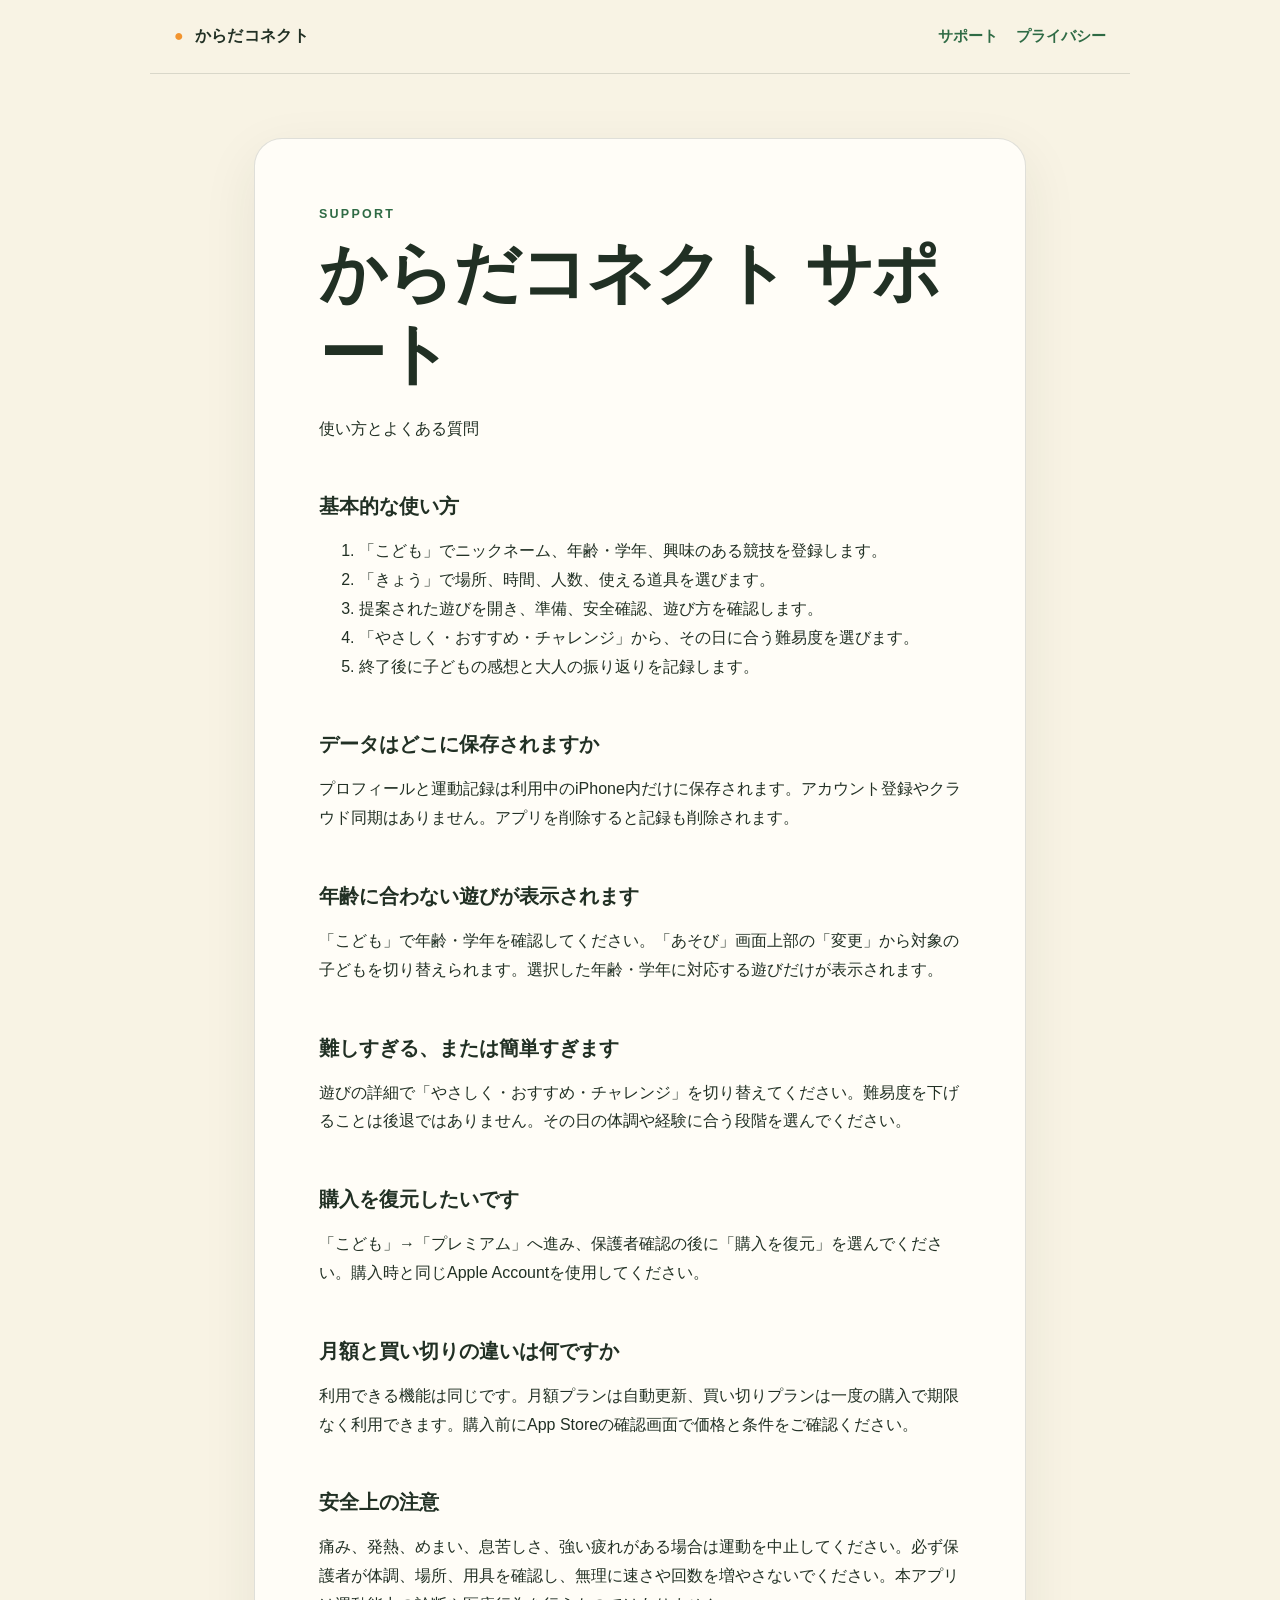
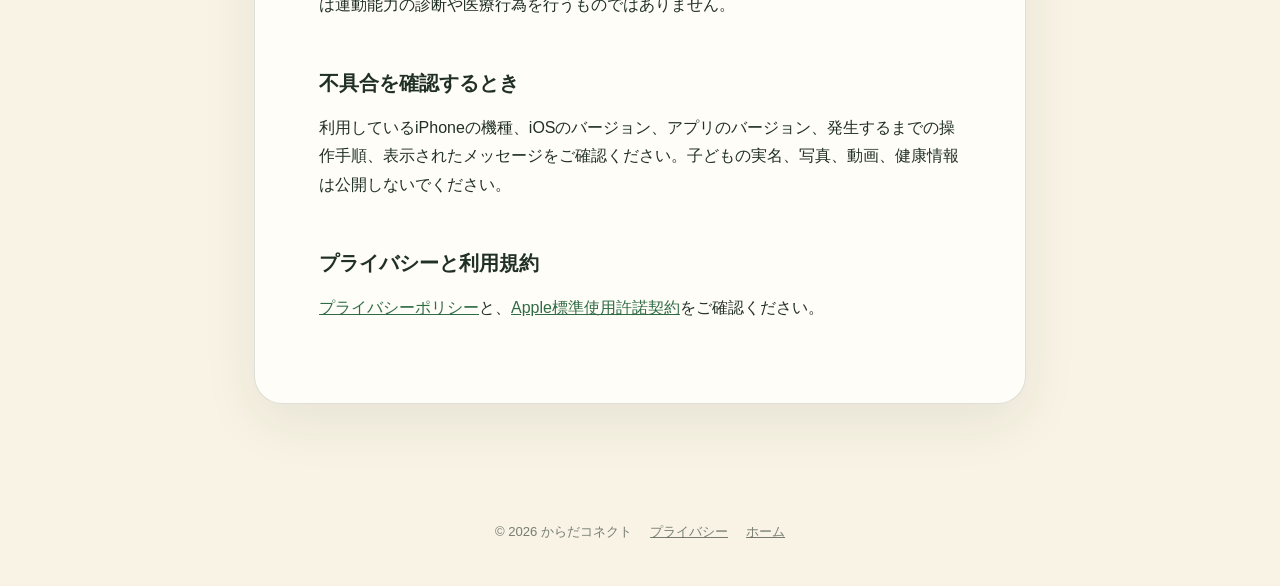
==== karada-connect/support/index.html @ 152737b3 "Add Karada Connect index.html" ====
<!doctype html>
<html lang="ja">
<head>
  <meta charset="utf-8">
  <meta name="viewport" content="width=device-width, initial-scale=1">
  <meta name="description" content="からだコネクトの使い方とよくある質問です。">
  <title>サポート | からだコネクト</title>
  <link rel="stylesheet" href="../assets/style.css">
</head>
<body>
  <header class="site-header">
    <a class="brand" href="../"><span aria-hidden="true">●</span> からだコネクト</a>
    <nav aria-label="メインナビゲーション"><a href="./">サポート</a><a href="../privacy/">プライバシー</a></nav>
  </header>
  <main><article>
    <p class="eyebrow">SUPPORT</p>
    <h1>からだコネクト サポート</h1>
    <p>使い方とよくある質問</p>

    <h2>基本的な使い方</h2>
    <ol>
      <li>「こども」でニックネーム、年齢・学年、興味のある競技を登録します。</li>
      <li>「きょう」で場所、時間、人数、使える道具を選びます。</li>
      <li>提案された遊びを開き、準備、安全確認、遊び方を確認します。</li>
      <li>「やさしく・おすすめ・チャレンジ」から、その日に合う難易度を選びます。</li>
      <li>終了後に子どもの感想と大人の振り返りを記録します。</li>
    </ol>

    <h2>データはどこに保存されますか</h2>
    <p>プロフィールと運動記録は利用中のiPhone内だけに保存されます。アカウント登録やクラウド同期はありません。アプリを削除すると記録も削除されます。</p>

    <h2>年齢に合わない遊びが表示されます</h2>
    <p>「こども」で年齢・学年を確認してください。「あそび」画面上部の「変更」から対象の子どもを切り替えられます。選択した年齢・学年に対応する遊びだけが表示されます。</p>

    <h2>難しすぎる、または簡単すぎます</h2>
    <p>遊びの詳細で「やさしく・おすすめ・チャレンジ」を切り替えてください。難易度を下げることは後退ではありません。その日の体調や経験に合う段階を選んでください。</p>

    <h2>購入を復元したいです</h2>
    <p>「こども」→「プレミアム」へ進み、保護者確認の後に「購入を復元」を選んでください。購入時と同じApple Accountを使用してください。</p>

    <h2>月額と買い切りの違いは何ですか</h2>
    <p>利用できる機能は同じです。月額プランは自動更新、買い切りプランは一度の購入で期限なく利用できます。購入前にApp Storeの確認画面で価格と条件をご確認ください。</p>

    <h2>安全上の注意</h2>
    <p>痛み、発熱、めまい、息苦しさ、強い疲れがある場合は運動を中止してください。必ず保護者が体調、場所、用具を確認し、無理に速さや回数を増やさないでください。本アプリは運動能力の診断や医療行為を行うものではありません。</p>

    <h2>不具合を確認するとき</h2>
    <p>利用しているiPhoneの機種、iOSのバージョン、アプリのバージョン、発生するまでの操作手順、表示されたメッセージをご確認ください。子どもの実名、写真、動画、健康情報は公開しないでください。</p>

    <h2>プライバシーと利用規約</h2>
    <p><a href="../privacy/">プライバシーポリシー</a>と、<a href="https://www.apple.com/legal/internet-services/itunes/dev/stdeula/">Apple標準使用許諾契約</a>をご確認ください。</p>
  </article></main>
  <footer><span>© 2026 からだコネクト</span><a href="../privacy/">プライバシー</a><a href="../">ホーム</a></footer>
</body>
</html>
---- karada-connect/assets/style.css ----
:root {
  color-scheme: light;
  --canvas: #f8f3e4;
  --paper: #fffdf7;
  --ink: #213024;
  --leaf: #2f6b45;
  --leaf-soft: #dce9c8;
  --sun: #f2942e;
  --line: rgba(33, 48, 36, 0.14);
}

* { box-sizing: border-box; }
html { background: var(--canvas); }
body { margin: 0; color: var(--ink); background: var(--canvas); font-family: -apple-system, BlinkMacSystemFont, "Hiragino Sans", "Yu Gothic", sans-serif; line-height: 1.8; }
a { color: var(--leaf); }
.site-header { display: flex; justify-content: space-between; align-items: center; gap: 20px; max-width: 980px; margin: 0 auto; padding: 22px 24px; border-bottom: 1px solid var(--line); }
.brand { color: var(--ink); font-weight: 800; text-decoration: none; letter-spacing: .02em; }
.brand span { color: var(--sun); margin-right: 6px; }
nav { display: flex; gap: 18px; }
nav a { font-size: .92rem; font-weight: 700; text-decoration: none; }
main { max-width: 820px; min-height: calc(100vh - 170px); margin: 0 auto; padding: 64px 24px 88px; }
article { background: var(--paper); border: 1px solid var(--line); border-radius: 28px; padding: clamp(26px, 6vw, 64px); box-shadow: 0 18px 55px rgba(33, 48, 36, .08); }
.hero { background: radial-gradient(circle at 90% 8%, rgba(242,148,46,.18), transparent 28%), var(--paper); }
.eyebrow { margin: 0 0 8px; color: var(--leaf); font-size: .78rem; font-weight: 900; letter-spacing: .18em; }
h1 { margin: 0 0 20px; font-size: clamp(2rem, 7vw, 4.2rem); line-height: 1.2; letter-spacing: -.03em; }
h2 { margin: 2.2em 0 .45em; padding-top: .2em; font-size: 1.25rem; line-height: 1.5; }
p, li { font-size: 1rem; }
.lead { max-width: 650px; color: rgba(33,48,36,.74); font-size: 1.08rem; }
.notice { margin: 24px 0; padding: 18px 20px; border-left: 5px solid var(--sun); border-radius: 12px; background: #fff4df; font-weight: 650; }
.cards { display: grid; grid-template-columns: repeat(2, minmax(0, 1fr)); gap: 14px; margin-top: 36px; }
.card { display: flex; flex-direction: column; gap: 4px; min-height: 120px; padding: 22px; color: var(--ink); background: var(--leaf-soft); border-radius: 20px; text-decoration: none; }
.card strong { font-size: 1.15rem; }
.card span { color: rgba(33,48,36,.65); font-size: .9rem; }
footer { display: flex; justify-content: center; flex-wrap: wrap; gap: 18px; padding: 28px 24px 42px; color: rgba(33,48,36,.6); font-size: .82rem; }
footer a { color: inherit; }
@media (max-width: 600px) {
  .site-header { align-items: flex-start; }
  nav { gap: 10px; }
  .cards { grid-template-columns: 1fr; }
  main { padding-top: 28px; }
}
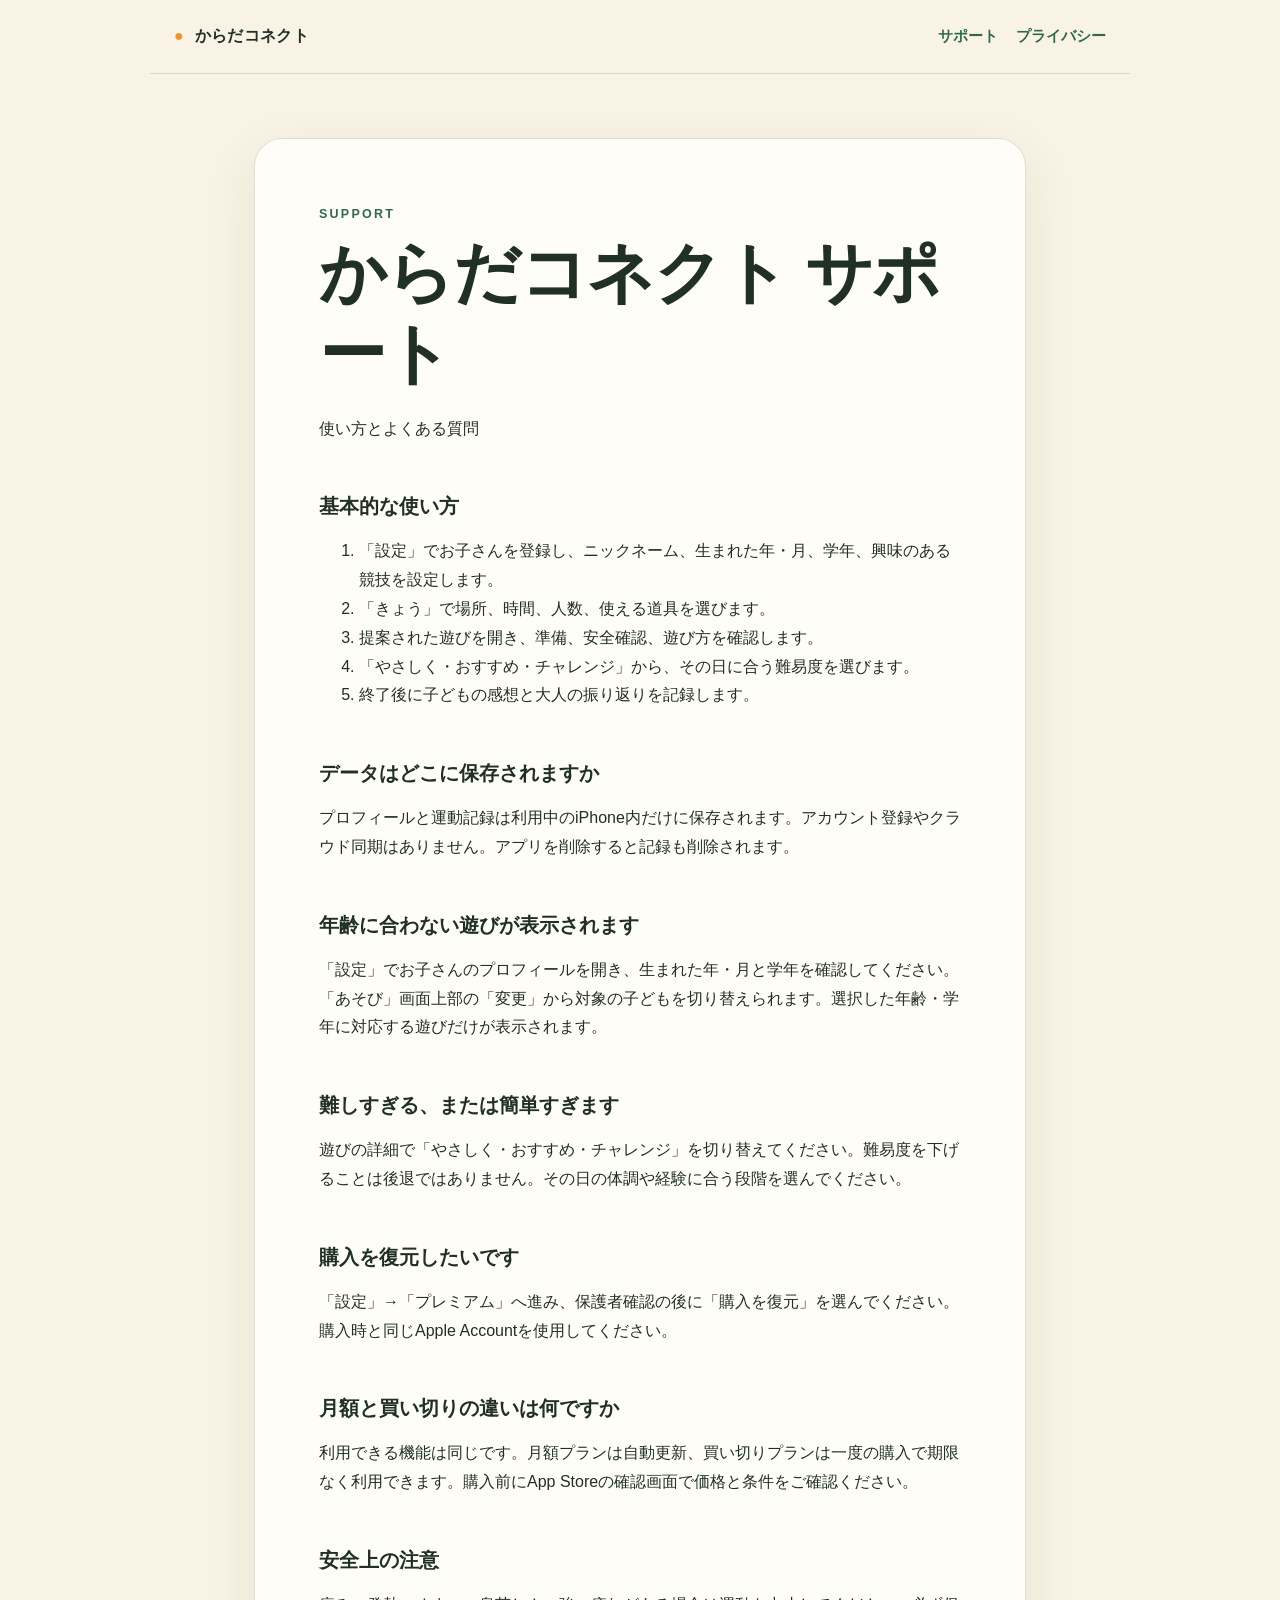
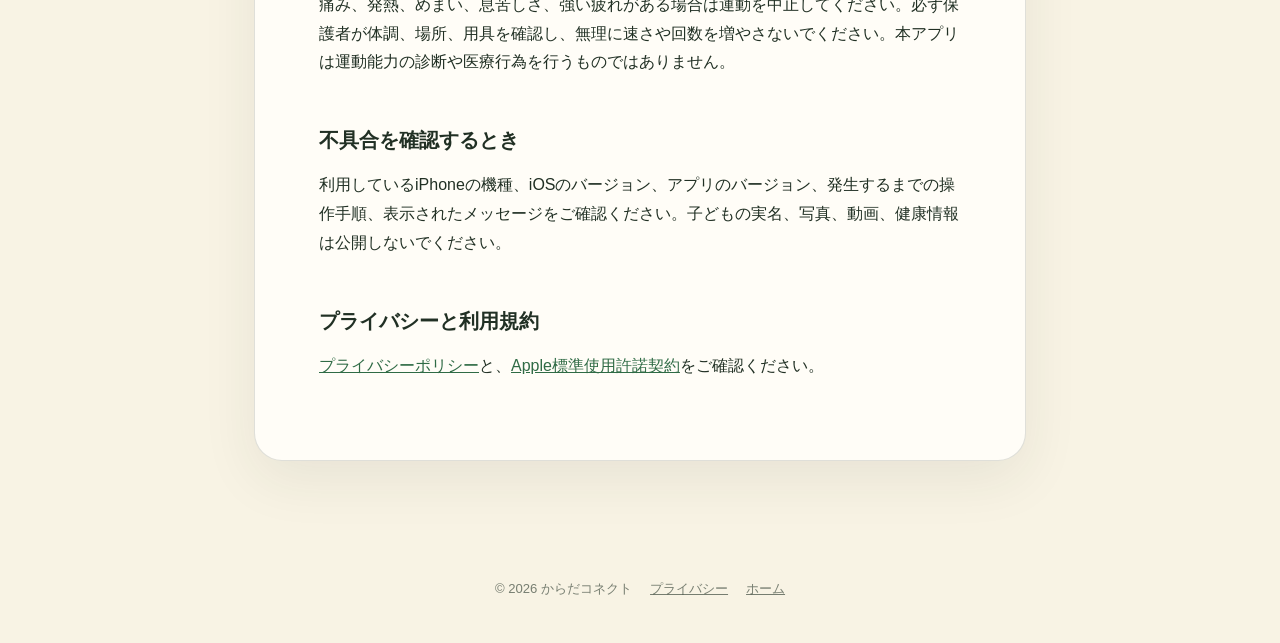
==== commit 1e740009: "Improve Karada Connect app guide and support navigation" ====
--- a/karada-connect/support/index.html
+++ b/karada-connect/support/index.html
@@ -19,7 +19,7 @@
 
     <h2>基本的な使い方</h2>
     <ol>
-      <li>「こども」でニックネーム、年齢・学年、興味のある競技を登録します。</li>
+      <li>「設定」でお子さんを登録し、ニックネーム、生まれた年・月、学年、興味のある競技を設定します。</li>
       <li>「きょう」で場所、時間、人数、使える道具を選びます。</li>
       <li>提案された遊びを開き、準備、安全確認、遊び方を確認します。</li>
       <li>「やさしく・おすすめ・チャレンジ」から、その日に合う難易度を選びます。</li>
@@ -30,13 +30,13 @@
     <p>プロフィールと運動記録は利用中のiPhone内だけに保存されます。アカウント登録やクラウド同期はありません。アプリを削除すると記録も削除されます。</p>
 
     <h2>年齢に合わない遊びが表示されます</h2>
-    <p>「こども」で年齢・学年を確認してください。「あそび」画面上部の「変更」から対象の子どもを切り替えられます。選択した年齢・学年に対応する遊びだけが表示されます。</p>
+    <p>「設定」でお子さんのプロフィールを開き、生まれた年・月と学年を確認してください。「あそび」画面上部の「変更」から対象の子どもを切り替えられます。選択した年齢・学年に対応する遊びだけが表示されます。</p>
 
     <h2>難しすぎる、または簡単すぎます</h2>
     <p>遊びの詳細で「やさしく・おすすめ・チャレンジ」を切り替えてください。難易度を下げることは後退ではありません。その日の体調や経験に合う段階を選んでください。</p>
 
     <h2>購入を復元したいです</h2>
-    <p>「こども」→「プレミアム」へ進み、保護者確認の後に「購入を復元」を選んでください。購入時と同じApple Accountを使用してください。</p>
+    <p>「設定」→「プレミアム」へ進み、保護者確認の後に「購入を復元」を選んでください。購入時と同じApple Accountを使用してください。</p>
 
     <h2>月額と買い切りの違いは何ですか</h2>
     <p>利用できる機能は同じです。月額プランは自動更新、買い切りプランは一度の購入で期限なく利用できます。購入前にApp Storeの確認画面で価格と条件をご確認ください。</p>
